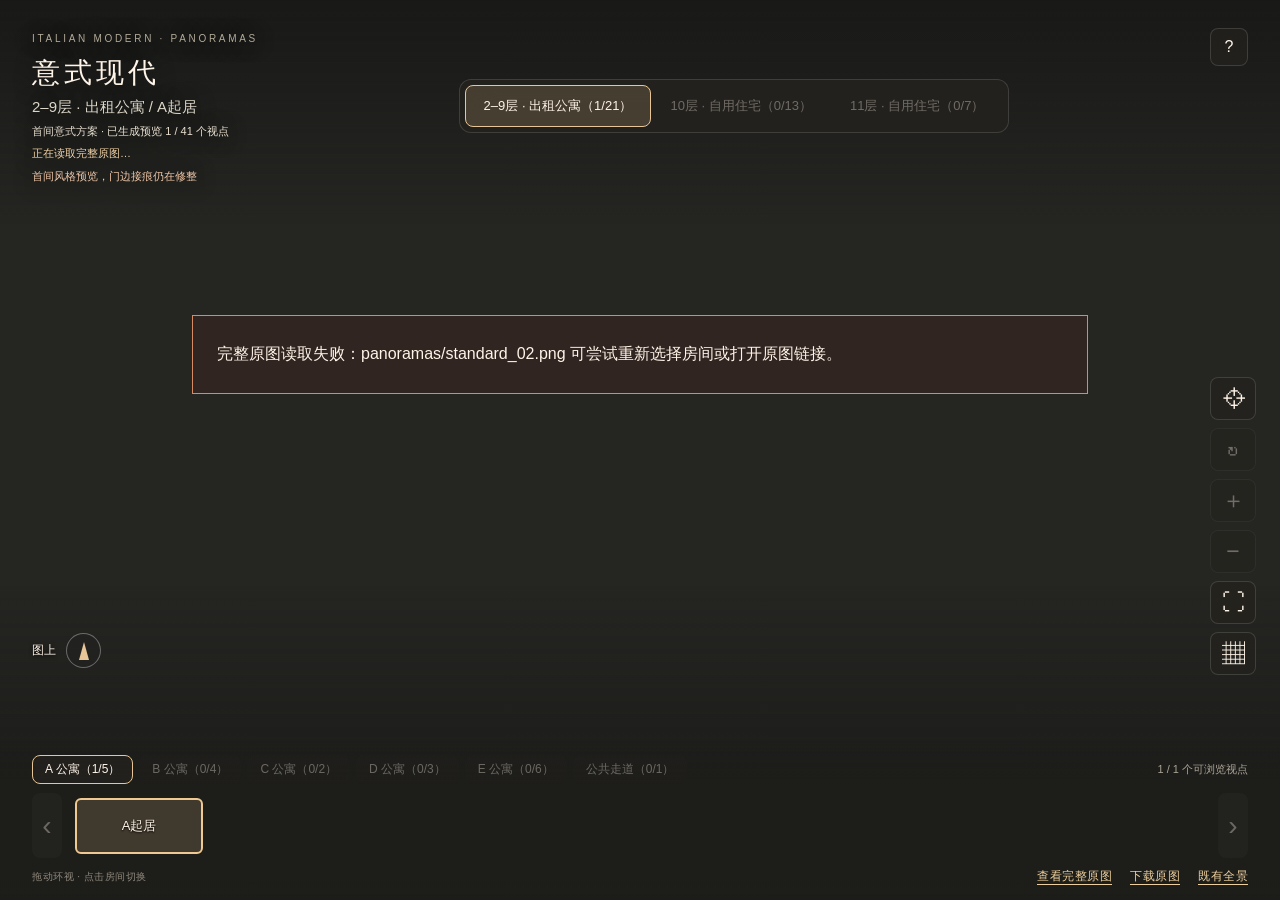
==== italian/index.html @ dfc73ae5 "Add Italian interior panorama preview at original image resolution Publish the first Italian-style r" ====
<!doctype html>
<html lang="zh-CN">
<head>
  <meta charset="utf-8">
  <meta name="viewport" content="width=device-width,initial-scale=1,viewport-fit=cover">
  <meta name="description" content="意式现代住宅全景，按实际生成进度逐步开放完整原图预览。">
  <title>意式现代 · 全屋全景</title>
  <link rel="stylesheet" href="viewer.css">
  <script src="tour.js" defer></script>
  <script src="viewer.js" defer></script>
</head>
<body>
  <canvas id="view" tabindex="0" aria-label="360度全景。拖动环视，滚轮缩放，也可使用方向键。"></canvas>
  <div id="shade"></div>
  <header>
    <div class="brand"><span class="eyebrow">ITALIAN MODERN · PANORAMAS</span><h1>意式现代</h1><p id="roomName">等待首张意式全景</p><p id="renderProgress">正在读取实际进度…</p><p id="qualityBadge">完整原图预览</p><p id="previewNote" hidden></p></div>
    <nav id="floors" aria-label="选择楼层"></nav>
    <button id="helpToggle" class="glass" aria-label="查看设计与操作说明">?</button>
  </header>
  <div id="empty" role="status"><h2>首张意式全景正在准备</h2><p>从 A 起居开始。完成图像审阅后，才会加入下方房间列表。</p><p class="muted">当前没有可浏览或下载的意式原图。</p><a href="../panorama/">查看既有全景</a></div>
  <div id="loading" role="status" aria-live="polite" hidden><i></i><span>正在加载完整全景…</span></div>
  <div id="error" role="alert" hidden></div>
  <aside id="mapPanel" class="panel" hidden><div class="panelhead"><h2>原户型定位 · 点击选点</h2><button id="mapClose" aria-label="关闭平面图">×</button></div><div id="map"></div><p>只显示实际已接入的意式视点</p></aside>
  <aside id="help" class="panel" hidden><div class="panelhead"><h2>意式现代 · 材质方向</h2><button id="helpClose" aria-label="关闭说明">×</button></div><p>以暖中性色、胡桃木、浅色石材质感、织物或皮革软包及少量金属细节构成空间。具体搭配以各房间原图为准。</p><p>首间风格预览，门边接痕仍在修整。</p><p>鼠标或单指拖动环视；滚轮或双指缩放。点击房间或平面图圆点切换。方向键环视，＋／− 缩放，Home 回到初始角度。</p><p class="muted">完整原图提供单目360°环视与视点切换。材质为设计表达，实际尺寸和施工仍以建筑图及实物选样为准。</p></aside>
  <div id="orientation"><span id="bearing">图上</span><div class="compass"><i id="needle"></i></div></div>
  <div id="tools" aria-label="全景控制"><button id="mapToggle" title="打开平面图">⌖<span>平面图</span></button><button id="rotate" aria-pressed="false" title="自动环视">↻<span>自动环视</span></button><button id="zoomIn" aria-label="放大">＋</button><button id="zoomOut" aria-label="缩小">−</button><button id="fullscreen" aria-label="全屏查看">⛶</button><button id="trayToggle" aria-pressed="true" title="显示或收起房间">▦<span>房间</span></button></div>
  <footer id="tray"><div class="traytop"><div id="units" aria-label="选择公寓"></div><span id="counter">0 个可浏览视点</span></div><div class="roomrow"><button id="previous" aria-label="上一个房间" disabled>‹</button><div id="rooms" aria-label="选择房间"></div><button id="next" aria-label="下一个房间" disabled>›</button></div><div class="footnote"><span>拖动环视 · 点击房间切换</span><div class="source-links"><a id="original" hidden target="_blank" rel="noopener">查看完整原图</a><a id="download" hidden download>下载原图</a><a href="../panorama/">既有全景</a></div></div></footer>
</body>
</html>
---- italian/viewer.css ----
:root{color-scheme:dark;font-family:-apple-system,BlinkMacSystemFont,"PingFang SC","Microsoft YaHei",sans-serif;color:#fff4e8;font-synthesis:none}*{box-sizing:border-box}body{margin:0;background:#252522;overflow:hidden}button{font:inherit;color:inherit;cursor:pointer;border:1px solid transparent;background:transparent;border-radius:8px;transition:background .18s,border .18s}button:hover{background:#ffffff24}button:focus-visible,canvas:focus-visible{outline:2px solid #e6c396;outline-offset:4px}button[aria-pressed=true]{border-color:#e7c596;background:#d1af7d33}button:disabled{opacity:.35;cursor:default}[hidden]{display:none!important}#view{width:100vw;height:100dvh;display:block;touch-action:none;cursor:grab;outline:none}#view:active{cursor:grabbing}#shade{position:fixed;inset:0;background:linear-gradient(#1119,transparent 25%,transparent 65%,#111a);pointer-events:none}header{position:fixed;top:0;left:0;right:0;padding:28px 32px;display:flex;align-items:flex-start;gap:20px;pointer-events:none}.brand{min-width:220px;text-shadow:0 2px 20px #0008}.eyebrow{font-size:10px;letter-spacing:2.7px;color:#fff3daab}h1{font-size:28px;font-weight:500;letter-spacing:4px;margin:8px 0 6px}#roomName{font-size:15px;margin:0;color:#fff9e9d9}nav{margin:auto;display:flex;padding:5px;border:1px solid #fff2;border-radius:12px;background:#25231fc9;backdrop-filter:blur(18px);pointer-events:auto}nav button{padding:11px 18px;font-size:13px;white-space:nowrap}.glass{background:#25231fa8;border-color:#fff2;backdrop-filter:blur(18px)}#helpToggle{width:38px;height:38px;pointer-events:auto}#loading{position:fixed;left:50%;top:44%;transform:translate(-50%,-50%);border:1px solid #fff2;border-radius:12px;padding:20px 24px;background:#282621df;display:flex;align-items:center;gap:12px;pointer-events:none;font-size:14px}#loading i{width:18px;height:18px;border:2px solid #fff3;border-top-color:#e6c396;border-radius:50%;animation:spin 1s linear infinite}@keyframes spin{to{transform:rotate(360deg)}}#error{position:fixed;inset:35% 15% auto;padding:24px;background:#332622ee;border:1px solid #d88b63;line-height:1.8;z-index:6}#tools{position:fixed;right:24px;bottom:225px;display:flex;flex-direction:column;gap:8px}#tools button{min-width:46px;min-height:43px;background:#24231dc2;border:1px solid #fff2;backdrop-filter:blur(12px);font-size:23px;display:flex;align-items:center;justify-content:center;gap:8px}#tools span{font-size:10px;display:none}#tools button:hover span{display:block;padding-right:5px}#orientation{position:fixed;left:32px;bottom:232px;display:flex;align-items:center;gap:10px;font-size:12px;text-shadow:0 1px 4px #000}.compass{width:35px;height:35px;border:1px solid #fff5;border-radius:50%;background:#2225;display:grid;place-items:center}#needle{width:0;height:0;border-left:5px solid transparent;border-right:5px solid transparent;border-bottom:18px solid #e9c698;transform-origin:center 65%}.panel{position:fixed;top:140px;left:32px;width:300px;background:#24241feF;border:1px solid #fff3;backdrop-filter:blur(20px);border-radius:14px;padding:16px;z-index:5;box-shadow:0 20px 60px #0004}.panelhead{display:flex;justify-content:space-between;align-items:center}h2{font-size:14px;letter-spacing:.5px;font-weight:500;margin:0}.panelhead button{font-size:24px;width:30px}#map{max-height:calc(100dvh - 400px);min-height:220px;height:380px;margin-top:10px;display:flex;justify-content:center}#map svg{height:100%;max-width:100%;overflow:visible}#map .point{cursor:pointer;outline:none}#map .point:hover circle,#map .point:focus-visible circle{fill:#fff}#mapPanel p{font-size:11px;color:#dbd4c4;margin:10px 0 0}.panel p{font-size:13px;line-height:2}.muted{color:#b8b0a1}#help{left:auto;right:32px;width:320px}footer{position:fixed;bottom:0;left:0;right:0;background:linear-gradient(transparent,#1d1d1af5 25%);padding:14px 32px 15px;transition:transform .25s}body.collapsed footer{transform:translateY(100%)}body.collapsed #tools{bottom:24px}body.collapsed #orientation{bottom:28px}.traytop{display:flex;align-items:center;justify-content:space-between;margin-bottom:9px}#units{display:flex;gap:6px}#units button{font-size:12px;padding:5px 12px;background:#26231faa}#counter{font-size:11px;color:#ece1cfb0}.roomrow{display:flex;gap:10px;align-items:center}.roomrow>button{font-size:28px;background:#fff1;width:30px;height:65px;flex-shrink:0}#rooms{display:flex;overflow-x:auto;gap:10px;scrollbar-width:thin;scrollbar-color:#ba9c7155 transparent;padding:3px;flex:1;scroll-behavior:smooth}.room{flex:0 0 128px;position:relative;width:128px;height:88px;border:1px solid #fff3;border-radius:6px;overflow:hidden;background:#47433b;padding:0}.room img{width:100%;height:100%;object-fit:cover;opacity:.78}.room[aria-pressed=true]{border:2px solid #efc991}.room[aria-pressed=true] img{opacity:1}.room span{position:absolute;bottom:0;left:0;right:0;background:linear-gradient(transparent,#000c);padding:17px 4px 6px;font-size:11px;text-shadow:0 1px 2px #000}.footnote{display:flex;justify-content:space-between;font-size:10px;color:#c5bba9b0;margin-top:10px;letter-spacing:.5px}@media(max-width:760px){header{padding:18px 16px;flex-wrap:wrap;gap:12px}.brand{flex:1;min-width:0}h1{font-size:23px}.eyebrow{font-size:8px;letter-spacing:1.3px}nav{order:3;width:100%;justify-content:space-between}nav button{font-size:11px;padding:8px 9px;flex:1}.panel{top:168px;left:16px;width:245px}#help{right:16px;left:16px;width:auto}#map{height:300px;max-height:calc(100dvh - 410px)}#tools{right:12px;bottom:207px;gap:6px}#tools button{min-width:39px;min-height:37px;font-size:20px}footer{padding:12px 12px 12px}#units{gap:2px}#units button{padding:5px 6px;font-size:11px}#counter{font-size:10px}.room{flex-basis:109px;width:109px;height:77px}.footnote span:last-child{display:none}#orientation{left:16px;bottom:210px}#roomName{font-size:12px}#loading{max-width:85vw;white-space:nowrap;font-size:12px}}
@media(prefers-reduced-motion:reduce){*{scroll-behavior:auto!important;transition:none!important}#loading i{animation:none}}
#floors{overflow-x:auto}#floors button{flex-shrink:0}#units{overflow-x:auto;max-width:calc(100vw - 120px)}#units button{flex-shrink:0;white-space:nowrap}#renderProgress,#qualityBadge,#previewNote{font-size:11px;margin:7px 0 0;color:#e8dfd0}#qualityBadge{color:#f2d3a6}a{color:#edcf9d;text-underline-offset:4px}a:focus-visible{outline:2px solid #edcf9d;outline-offset:4px}#empty{position:fixed;left:50%;top:46%;transform:translate(-50%,-50%);width:min(440px,calc(100vw - 48px));padding:28px;box-sizing:border-box;background:#282621;border:1px solid #ffffff26;border-radius:14px;line-height:1.8}#empty h2{font-size:20px}#empty p{font-size:14px}.source-links{display:flex;gap:18px;flex-wrap:wrap}.source-links a{font-size:12px}.footnote{align-items:center;gap:12px}.room:has(img){background:#47433b}.room:not(:has(img)){height:56px;display:grid;place-items:center}.room:not(:has(img)) span{position:static;padding:10px;background:none;font-size:13px}#error{max-height:35vh;overflow:auto}#loading{white-space:normal}
@media(max-width:760px){#empty{top:47%;padding:20px}#empty h2{font-size:18px}.source-links{gap:12px}.source-links a{font-size:11px}.footnote{align-items:flex-start}.footnote>span{display:none!important}#help{max-height:calc(100dvh - 210px);overflow:auto}}

#previewNote{color:#efc6a7;max-width:320px;line-height:1.5}
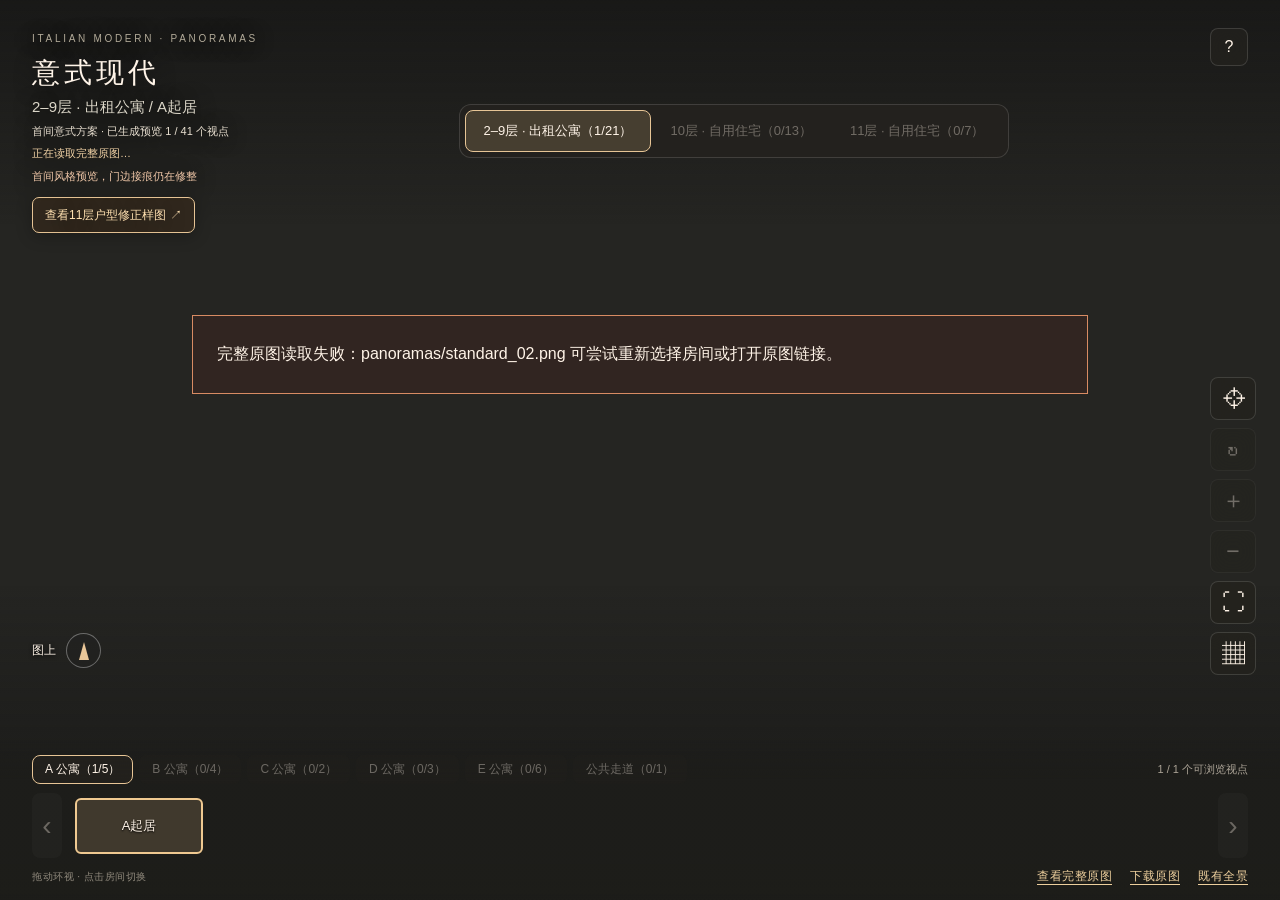
==== commit af937bd5: "Show floor 11 enclosed-kitchen correction separately from HD panoramas" ====
--- a/italian/index.html
+++ b/italian/index.html
@@ -13,15 +13,15 @@
   <canvas id="view" tabindex="0" aria-label="360度全景。拖动环视，滚轮缩放，也可使用方向键。"></canvas>
   <div id="shade"></div>
   <header>
-    <div class="brand"><span class="eyebrow">ITALIAN MODERN · PANORAMAS</span><h1>意式现代</h1><p id="roomName">等待首张意式全景</p><p id="renderProgress">正在读取实际进度…</p><p id="qualityBadge">完整原图预览</p><p id="previewNote" hidden></p></div>
+    <div class="brand"><span class="eyebrow">ITALIAN MODERN · PANORAMAS</span><h1>意式现代</h1><p id="roomName">等待首张意式全景</p><p id="renderProgress">正在读取实际进度…</p><p id="qualityBadge">完整原图预览</p><p id="previewNote" hidden></p><a class="review-link" href="floor11-review.html">查看11层户型修正样图 ↗</a></div>
     <nav id="floors" aria-label="选择楼层"></nav>
     <button id="helpToggle" class="glass" aria-label="查看设计与操作说明">?</button>
   </header>
   <div id="empty" role="status"><h2>首张意式全景正在准备</h2><p>从 A 起居开始。完成图像审阅后，才会加入下方房间列表。</p><p class="muted">当前没有可浏览或下载的意式原图。</p><a href="../panorama/">查看既有全景</a></div>
   <div id="loading" role="status" aria-live="polite" hidden><i></i><span>正在加载完整全景…</span></div>
   <div id="error" role="alert" hidden></div>
-  <aside id="mapPanel" class="panel" hidden><div class="panelhead"><h2>原户型定位 · 点击选点</h2><button id="mapClose" aria-label="关闭平面图">×</button></div><div id="map"></div><p>只显示实际已接入的意式视点</p></aside>
-  <aside id="help" class="panel" hidden><div class="panelhead"><h2>意式现代 · 材质方向</h2><button id="helpClose" aria-label="关闭说明">×</button></div><p>以暖中性色、胡桃木、浅色石材质感、织物或皮革软包及少量金属细节构成空间。具体搭配以各房间原图为准。</p><p>首间风格预览，门边接痕仍在修整。</p><p>鼠标或单指拖动环视；滚轮或双指缩放。点击房间或平面图圆点切换。方向键环视，＋／− 缩放，Home 回到初始角度。</p><p class="muted">完整原图提供单目360°环视与视点切换。材质为设计表达，实际尺寸和施工仍以建筑图及实物选样为准。</p></aside>
+  <aside id="mapPanel" class="panel" hidden><div class="panelhead"><h2>视点示意 · 点击选点</h2><button id="mapClose" aria-label="关闭平面图">×</button></div><div id="map"></div><p>只显示实际已接入的意式视点</p></aside>
+  <aside id="help" class="panel" hidden><div class="panelhead"><h2>意式现代 · 当前房间材质</h2><button id="helpClose" aria-label="关闭说明">×</button></div><p id="materialNote">具体搭配以当前房间原图为准。</p><p id="helpPreviewNote">首间风格预览，门边接痕仍在修整。</p><p>鼠标或单指拖动环视；滚轮或双指缩放。点击房间或平面图圆点切换。方向键环视，＋／− 缩放，Home 回到初始角度。</p><p class="muted">2–9层为出租公寓，10层与11层为自用住宅。完整原图提供单目360°环视与视点切换。材质为设计表达，生成图几何尚未完成户型核对；实际尺寸和施工以建筑图为准。</p></aside>
   <div id="orientation"><span id="bearing">图上</span><div class="compass"><i id="needle"></i></div></div>
   <div id="tools" aria-label="全景控制"><button id="mapToggle" title="打开平面图">⌖<span>平面图</span></button><button id="rotate" aria-pressed="false" title="自动环视">↻<span>自动环视</span></button><button id="zoomIn" aria-label="放大">＋</button><button id="zoomOut" aria-label="缩小">−</button><button id="fullscreen" aria-label="全屏查看">⛶</button><button id="trayToggle" aria-pressed="true" title="显示或收起房间">▦<span>房间</span></button></div>
   <footer id="tray"><div class="traytop"><div id="units" aria-label="选择公寓"></div><span id="counter">0 个可浏览视点</span></div><div class="roomrow"><button id="previous" aria-label="上一个房间" disabled>‹</button><div id="rooms" aria-label="选择房间"></div><button id="next" aria-label="下一个房间" disabled>›</button></div><div class="footnote"><span>拖动环视 · 点击房间切换</span><div class="source-links"><a id="original" hidden target="_blank" rel="noopener">查看完整原图</a><a id="download" hidden download>下载原图</a><a href="../panorama/">既有全景</a></div></div></footer>
--- a/italian/viewer.css
+++ b/italian/viewer.css
@@ -4,3 +4,4 @@
 @media(max-width:760px){#empty{top:47%;padding:20px}#empty h2{font-size:18px}.source-links{gap:12px}.source-links a{font-size:11px}.footnote{align-items:flex-start}.footnote>span{display:none!important}#help{max-height:calc(100dvh - 210px);overflow:auto}}
 
 #previewNote{color:#efc6a7;max-width:320px;line-height:1.5}
+.review-link{display:inline-flex;pointer-events:auto;margin-top:12px;padding:9px 12px;border:1px solid #e7c596;border-radius:7px;background:#33291ee8;color:#ffe1b1;text-decoration:none;font-size:12px;line-height:1.4;box-shadow:0 3px 16px #0004}.review-link:hover{background:#55402c}
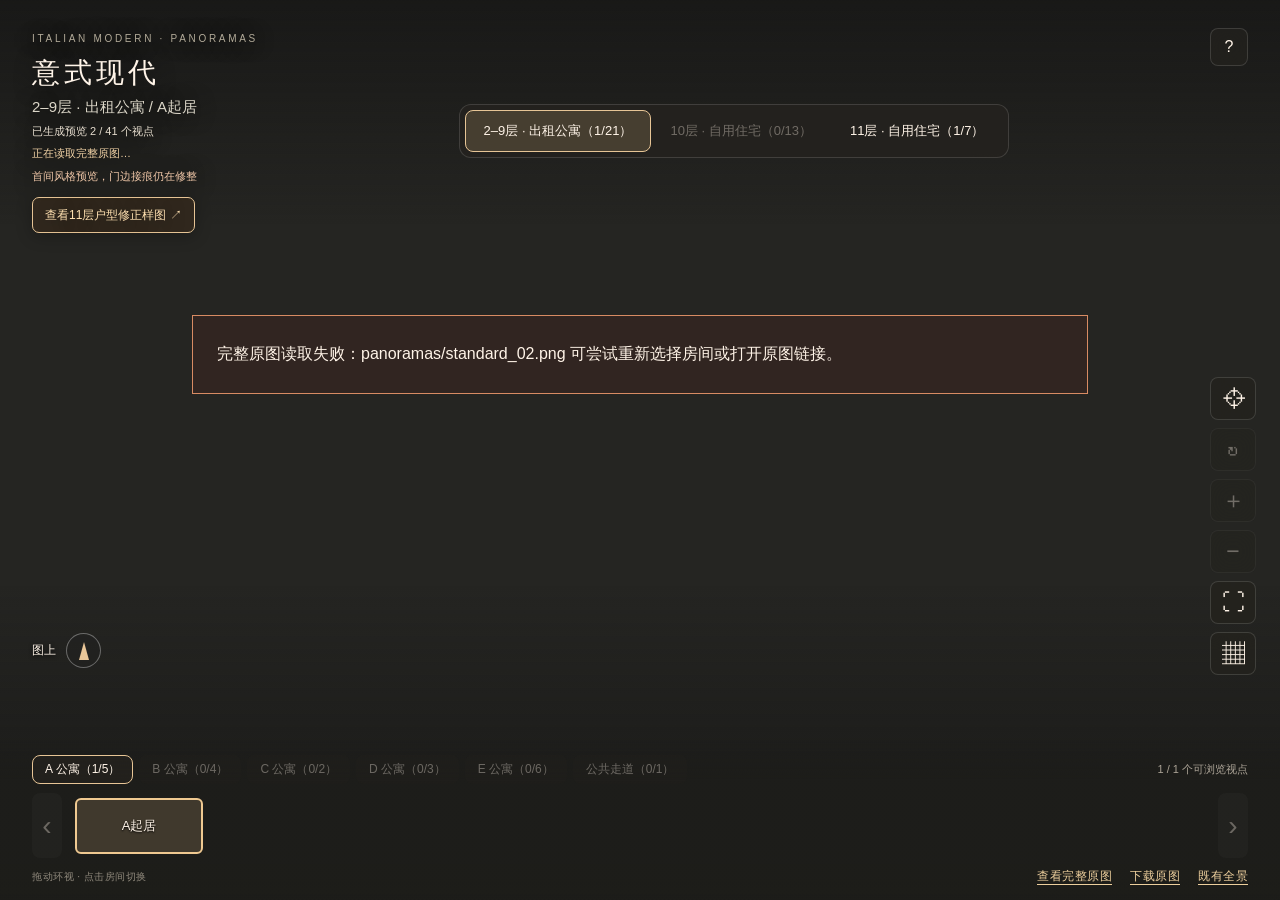
==== commit c9230b13: "Refresh cached tour data after adding floor 11" ====
--- a/italian/index.html
+++ b/italian/index.html
@@ -6,7 +6,7 @@
   <meta name="description" content="意式现代住宅全景，按实际生成进度逐步开放完整原图预览。">
   <title>意式现代 · 全屋全景</title>
   <link rel="stylesheet" href="viewer.css">
-  <script src="tour.js" defer></script>
+  <script src="tour.js?v=4712665-floor11" defer></script>
   <script src="viewer.js" defer></script>
 </head>
 <body>
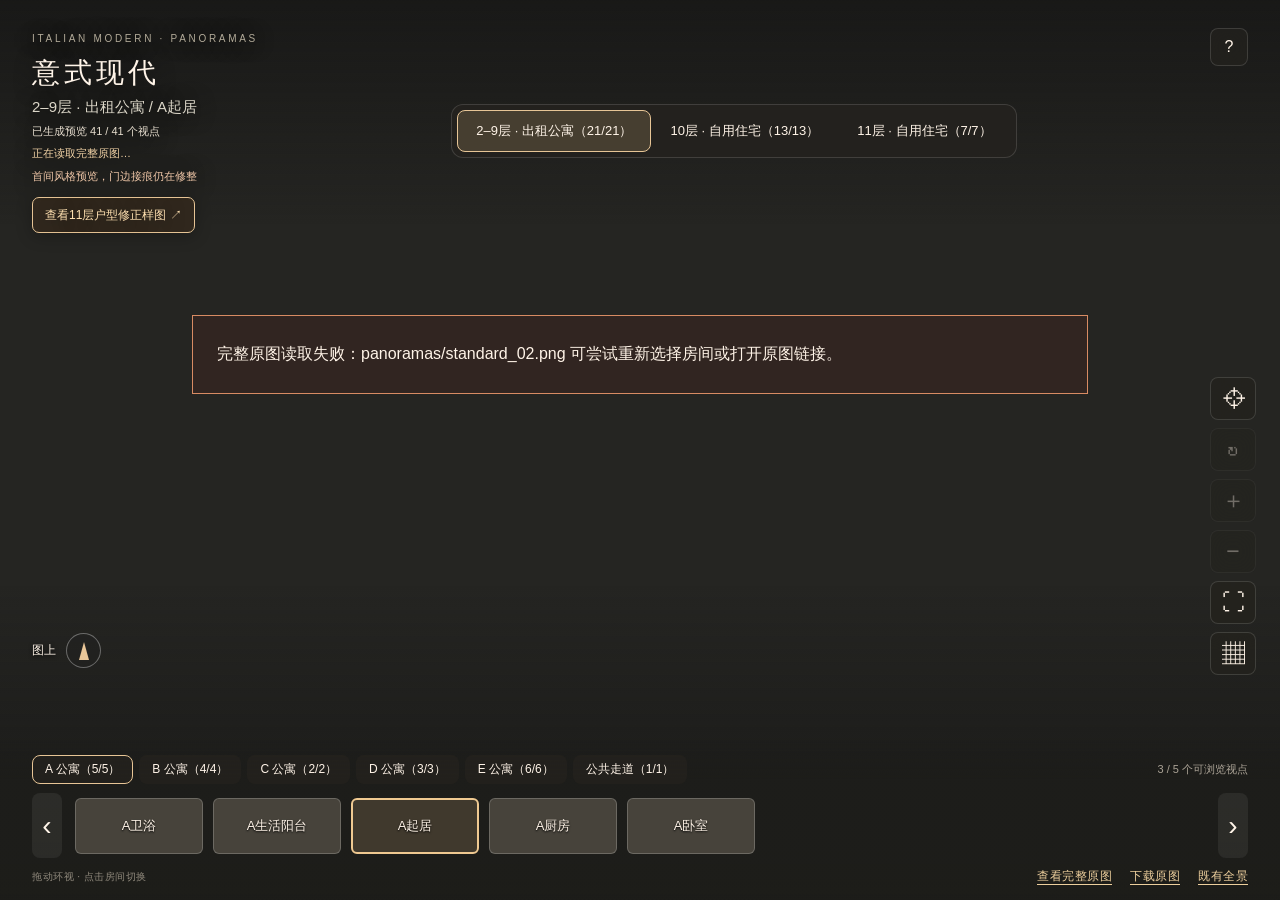
==== commit 3adca070: "Complete all 41 Italian interior VR preview viewpoints" ====
--- a/italian/index.html
+++ b/italian/index.html
@@ -6,7 +6,7 @@
   <meta name="description" content="意式现代住宅全景，按实际生成进度逐步开放完整原图预览。">
   <title>意式现代 · 全屋全景</title>
   <link rel="stylesheet" href="viewer.css">
-  <script src="tour.js?v=4712665-floor11" defer></script>
+  <script src="tour.js?v=20261012-all41" defer></script>
   <script src="viewer.js" defer></script>
 </head>
 <body>
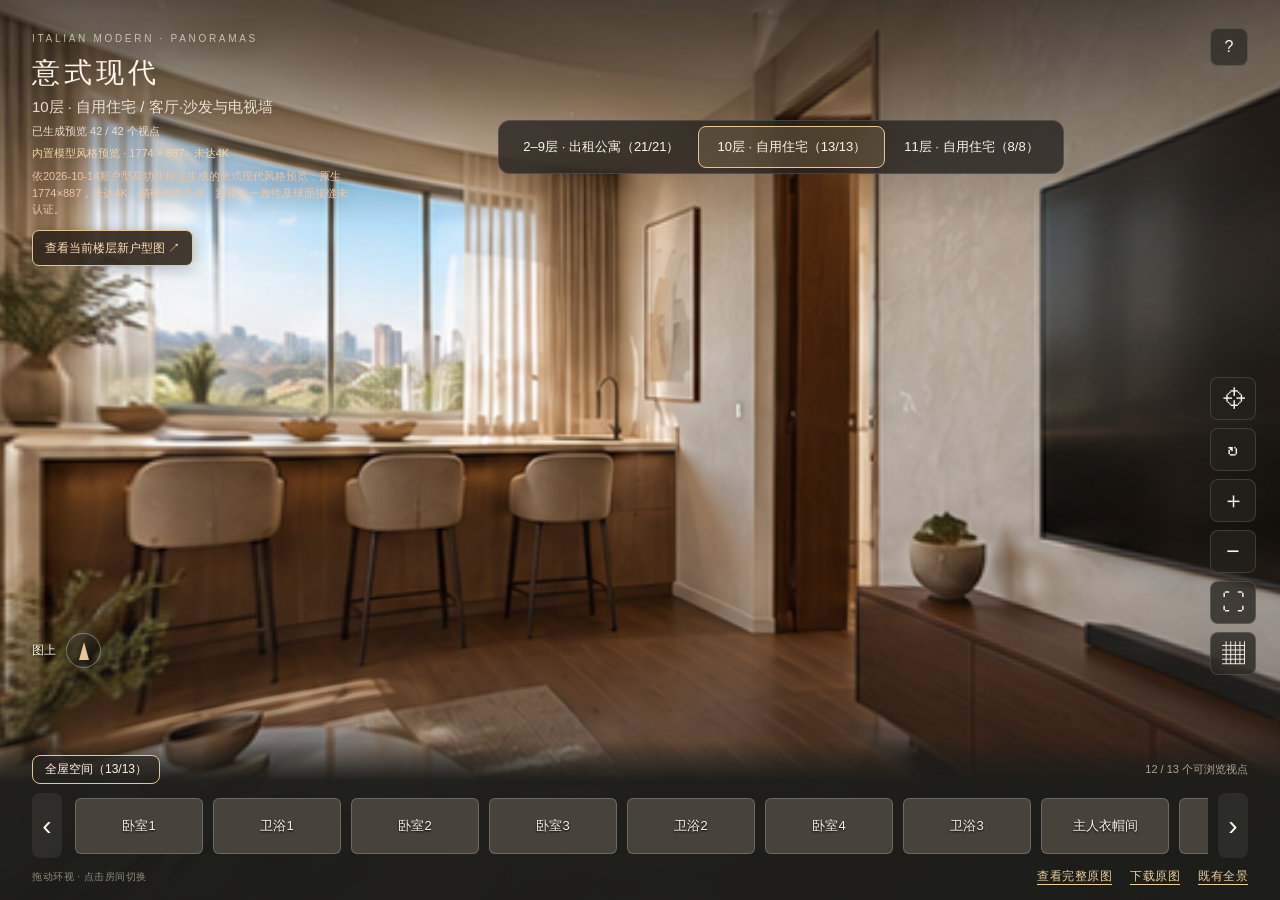
==== commit 70f868cd: "Update owner-floor Italian panoramas to the latest annotated plans Replace 20 upper-floor previews, " ====
--- a/italian/index.html
+++ b/italian/index.html
@@ -3,25 +3,25 @@
 <head>
   <meta charset="utf-8">
   <meta name="viewport" content="width=device-width,initial-scale=1,viewport-fit=cover">
-  <meta name="description" content="意式现代住宅全景，按实际生成进度逐步开放完整原图预览。">
+  <meta name="description" content="依据最新标注户型更新10层、11层意式现代自用住宅全景预览，出租公寓保留原方案。">
   <title>意式现代 · 全屋全景</title>
-  <link rel="stylesheet" href="viewer.css">
-  <script src="tour.js?v=20261012-all41" defer></script>
-  <script src="viewer.js" defer></script>
+  <link rel="stylesheet" href="viewer.css?v=20261014-newplan">
+  <script src="tour.js?v=20261014-newplan" defer></script>
+  <script src="viewer.js?v=20261014-newplan" defer></script>
 </head>
 <body>
   <canvas id="view" tabindex="0" aria-label="360度全景。拖动环视，滚轮缩放，也可使用方向键。"></canvas>
   <div id="shade"></div>
   <header>
-    <div class="brand"><span class="eyebrow">ITALIAN MODERN · PANORAMAS</span><h1>意式现代</h1><p id="roomName">等待首张意式全景</p><p id="renderProgress">正在读取实际进度…</p><p id="qualityBadge">完整原图预览</p><p id="previewNote" hidden></p><a class="review-link" href="floor11-review.html">查看11层户型修正样图 ↗</a></div>
+    <div class="brand"><span class="eyebrow">ITALIAN MODERN · PANORAMAS</span><h1>意式现代</h1><p id="roomName">正在读取意式全景</p><p id="renderProgress">正在读取实际进度…</p><p id="qualityBadge">完整原图预览</p><p id="previewNote" hidden></p><a id="planOriginal" class="review-link" target="_blank" rel="noopener" hidden>查看当前楼层新户型图 ↗</a></div>
     <nav id="floors" aria-label="选择楼层"></nav>
     <button id="helpToggle" class="glass" aria-label="查看设计与操作说明">?</button>
   </header>
-  <div id="empty" role="status"><h2>首张意式全景正在准备</h2><p>从 A 起居开始。完成图像审阅后，才会加入下方房间列表。</p><p class="muted">当前没有可浏览或下载的意式原图。</p><a href="../panorama/">查看既有全景</a></div>
+  <div id="empty" role="status"><h2>意式全景正在准备</h2><p>按新户型更新10层与11层。完成图像审阅后，才会加入下方房间列表。</p><p class="muted">当前没有可浏览或下载的意式原图。</p><a href="../panorama/">查看既有全景</a></div>
   <div id="loading" role="status" aria-live="polite" hidden><i></i><span>正在加载完整全景…</span></div>
   <div id="error" role="alert" hidden></div>
-  <aside id="mapPanel" class="panel" hidden><div class="panelhead"><h2>视点示意 · 点击选点</h2><button id="mapClose" aria-label="关闭平面图">×</button></div><div id="map"></div><p>只显示实际已接入的意式视点</p></aside>
-  <aside id="help" class="panel" hidden><div class="panelhead"><h2>意式现代 · 当前房间材质</h2><button id="helpClose" aria-label="关闭说明">×</button></div><p id="materialNote">具体搭配以当前房间原图为准。</p><p id="helpPreviewNote">首间风格预览，门边接痕仍在修整。</p><p>鼠标或单指拖动环视；滚轮或双指缩放。点击房间或平面图圆点切换。方向键环视，＋／− 缩放，Home 回到初始角度。</p><p class="muted">2–9层为出租公寓，10层与11层为自用住宅。完整原图提供单目360°环视与视点切换。材质为设计表达，生成图几何尚未完成户型核对；实际尺寸和施工以建筑图为准。</p></aside>
+  <aside id="mapPanel" class="panel" hidden><div class="panelhead"><h2>视点示意 · 点击选点</h2><button id="mapClose" aria-label="关闭平面图">×</button></div><div id="map"></div><p id="mapNote">只显示实际已接入的意式视点</p></aside>
+  <aside id="help" class="panel" hidden><div class="panelhead"><h2>意式现代 · 当前房间材质</h2><button id="helpClose" aria-label="关闭说明">×</button></div><p id="materialNote">具体搭配以当前房间原图为准。</p><p id="helpPreviewNote">风格预览，以当前房间实际像素为准。</p><p>鼠标或单指拖动环视；滚轮或双指缩放。点击房间或平面图圆点切换。方向键环视，＋／− 缩放，Home 回到初始角度。</p><p class="muted">本轮按2026-10-14标注户型更新10层和11层；2–9层出租方案保留。内置模型1774×887图片为风格预览，未达原生4K。新图导航位置仅作示意，不能作为精确测量；生成图仍需核对空间几何与球面接缝。完整原图支持单目360°环视，不代表施工验收。</p></aside>
   <div id="orientation"><span id="bearing">图上</span><div class="compass"><i id="needle"></i></div></div>
   <div id="tools" aria-label="全景控制"><button id="mapToggle" title="打开平面图">⌖<span>平面图</span></button><button id="rotate" aria-pressed="false" title="自动环视">↻<span>自动环视</span></button><button id="zoomIn" aria-label="放大">＋</button><button id="zoomOut" aria-label="缩小">−</button><button id="fullscreen" aria-label="全屏查看">⛶</button><button id="trayToggle" aria-pressed="true" title="显示或收起房间">▦<span>房间</span></button></div>
   <footer id="tray"><div class="traytop"><div id="units" aria-label="选择公寓"></div><span id="counter">0 个可浏览视点</span></div><div class="roomrow"><button id="previous" aria-label="上一个房间" disabled>‹</button><div id="rooms" aria-label="选择房间"></div><button id="next" aria-label="下一个房间" disabled>›</button></div><div class="footnote"><span>拖动环视 · 点击房间切换</span><div class="source-links"><a id="original" hidden target="_blank" rel="noopener">查看完整原图</a><a id="download" hidden download>下载原图</a><a href="../panorama/">既有全景</a></div></div></footer>
--- a/italian/viewer.css
+++ b/italian/viewer.css
@@ -5,3 +5,4 @@
 
 #previewNote{color:#efc6a7;max-width:320px;line-height:1.5}
 .review-link{display:inline-flex;pointer-events:auto;margin-top:12px;padding:9px 12px;border:1px solid #e7c596;border-radius:7px;background:#33291ee8;color:#ffe1b1;text-decoration:none;font-size:12px;line-height:1.4;box-shadow:0 3px 16px #0004}.review-link:hover{background:#55402c}
+#map svg[data-map-type="plan-image"]{background:#fff;border-radius:3px}#map circle.point:hover,#map circle.point:focus-visible{fill:#e2ad55}#map svg[data-map-type="legacy-walls"] circle.point:hover,#map svg[data-map-type="legacy-walls"] circle.point:focus-visible{stroke:#fff;stroke-width:2;vector-effect:non-scaling-stroke}#mapNote{line-height:1.6}
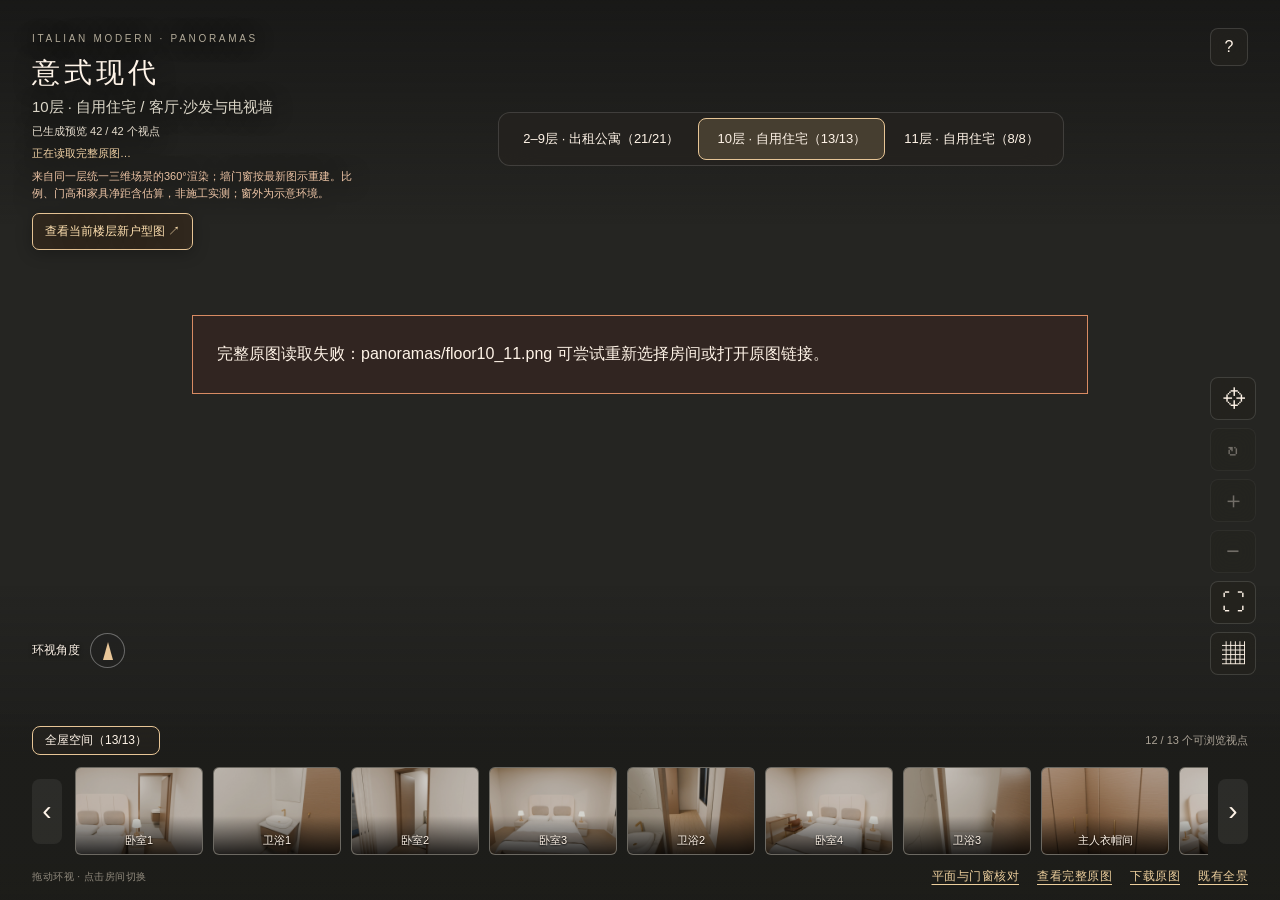
==== commit b29749a3: "Restore consistent room geometry with shared 360 renders Rebuild the 10th and 11th floors from the l" ====
--- a/italian/index.html
+++ b/italian/index.html
@@ -5,9 +5,9 @@
   <meta name="viewport" content="width=device-width,initial-scale=1,viewport-fit=cover">
   <meta name="description" content="依据最新标注户型更新10层、11层意式现代自用住宅全景预览，出租公寓保留原方案。">
   <title>意式现代 · 全屋全景</title>
-  <link rel="stylesheet" href="viewer.css?v=20261014-newplan">
-  <script src="tour.js?v=20261014-newplan" defer></script>
-  <script src="viewer.js?v=20261014-newplan" defer></script>
+  <link rel="stylesheet" href="viewer.css?v=20261014-unified-scene">
+  <script src="tour.js?v=20261014-unified-scene" defer></script>
+  <script src="viewer.js?v=20261014-unified-scene" defer></script>
 </head>
 <body>
   <canvas id="view" tabindex="0" aria-label="360度全景。拖动环视，滚轮缩放，也可使用方向键。"></canvas>
@@ -21,9 +21,9 @@
   <div id="loading" role="status" aria-live="polite" hidden><i></i><span>正在加载完整全景…</span></div>
   <div id="error" role="alert" hidden></div>
   <aside id="mapPanel" class="panel" hidden><div class="panelhead"><h2>视点示意 · 点击选点</h2><button id="mapClose" aria-label="关闭平面图">×</button></div><div id="map"></div><p id="mapNote">只显示实际已接入的意式视点</p></aside>
-  <aside id="help" class="panel" hidden><div class="panelhead"><h2>意式现代 · 当前房间材质</h2><button id="helpClose" aria-label="关闭说明">×</button></div><p id="materialNote">具体搭配以当前房间原图为准。</p><p id="helpPreviewNote">风格预览，以当前房间实际像素为准。</p><p>鼠标或单指拖动环视；滚轮或双指缩放。点击房间或平面图圆点切换。方向键环视，＋／− 缩放，Home 回到初始角度。</p><p class="muted">本轮按2026-10-14标注户型更新10层和11层；2–9层出租方案保留。内置模型1774×887图片为风格预览，未达原生4K。新图导航位置仅作示意，不能作为精确测量；生成图仍需核对空间几何与球面接缝。完整原图支持单目360°环视，不代表施工验收。</p></aside>
-  <div id="orientation"><span id="bearing">图上</span><div class="compass"><i id="needle"></i></div></div>
+  <aside id="help" class="panel" hidden><div class="panelhead"><h2>意式现代 · 当前房间材质</h2><button id="helpClose" aria-label="关闭说明">×</button></div><p id="materialNote">具体搭配以当前房间原图为准。</p><p id="helpPreviewNote">风格预览，以当前房间实际像素为准。</p><p>鼠标或单指拖动环视；滚轮或双指缩放。点击房间或平面图圆点切换。方向键环视，＋／− 缩放，Home 回到初始角度。</p><p class="muted">本轮按2026-10-14标注户型更新10层和11层；2–9层出租方案保留。10层与11层从各自统一三维场景输出360°环视。以能看清及空间关系合理为验收目标，实际像素见当前图片标注。比例与家具净距仍含估算，不能作为精确测量；露台未提供完整边界。出租层保留既有预览。单目环视不代表立体头显或施工验收。</p></aside>
+  <div id="orientation"><span id="bearing">环视角度</span><div class="compass"><i id="needle"></i></div></div>
   <div id="tools" aria-label="全景控制"><button id="mapToggle" title="打开平面图">⌖<span>平面图</span></button><button id="rotate" aria-pressed="false" title="自动环视">↻<span>自动环视</span></button><button id="zoomIn" aria-label="放大">＋</button><button id="zoomOut" aria-label="缩小">−</button><button id="fullscreen" aria-label="全屏查看">⛶</button><button id="trayToggle" aria-pressed="true" title="显示或收起房间">▦<span>房间</span></button></div>
-  <footer id="tray"><div class="traytop"><div id="units" aria-label="选择公寓"></div><span id="counter">0 个可浏览视点</span></div><div class="roomrow"><button id="previous" aria-label="上一个房间" disabled>‹</button><div id="rooms" aria-label="选择房间"></div><button id="next" aria-label="下一个房间" disabled>›</button></div><div class="footnote"><span>拖动环视 · 点击房间切换</span><div class="source-links"><a id="original" hidden target="_blank" rel="noopener">查看完整原图</a><a id="download" hidden download>下载原图</a><a href="../panorama/">既有全景</a></div></div></footer>
+  <footer id="tray"><div class="traytop"><div id="units" aria-label="选择公寓"></div><span id="counter">0 个可浏览视点</span></div><div class="roomrow"><button id="previous" aria-label="上一个房间" disabled>‹</button><div id="rooms" aria-label="选择房间"></div><button id="next" aria-label="下一个房间" disabled>›</button></div><div class="footnote"><span>拖动环视 · 点击房间切换</span><div class="source-links"><a href="structure.html" target="_blank" rel="noopener">平面与门窗核对</a><a id="original" hidden target="_blank" rel="noopener">查看完整原图</a><a id="download" hidden download>下载原图</a><a href="../panorama/">既有全景</a></div></div></footer>
 </body>
 </html>
